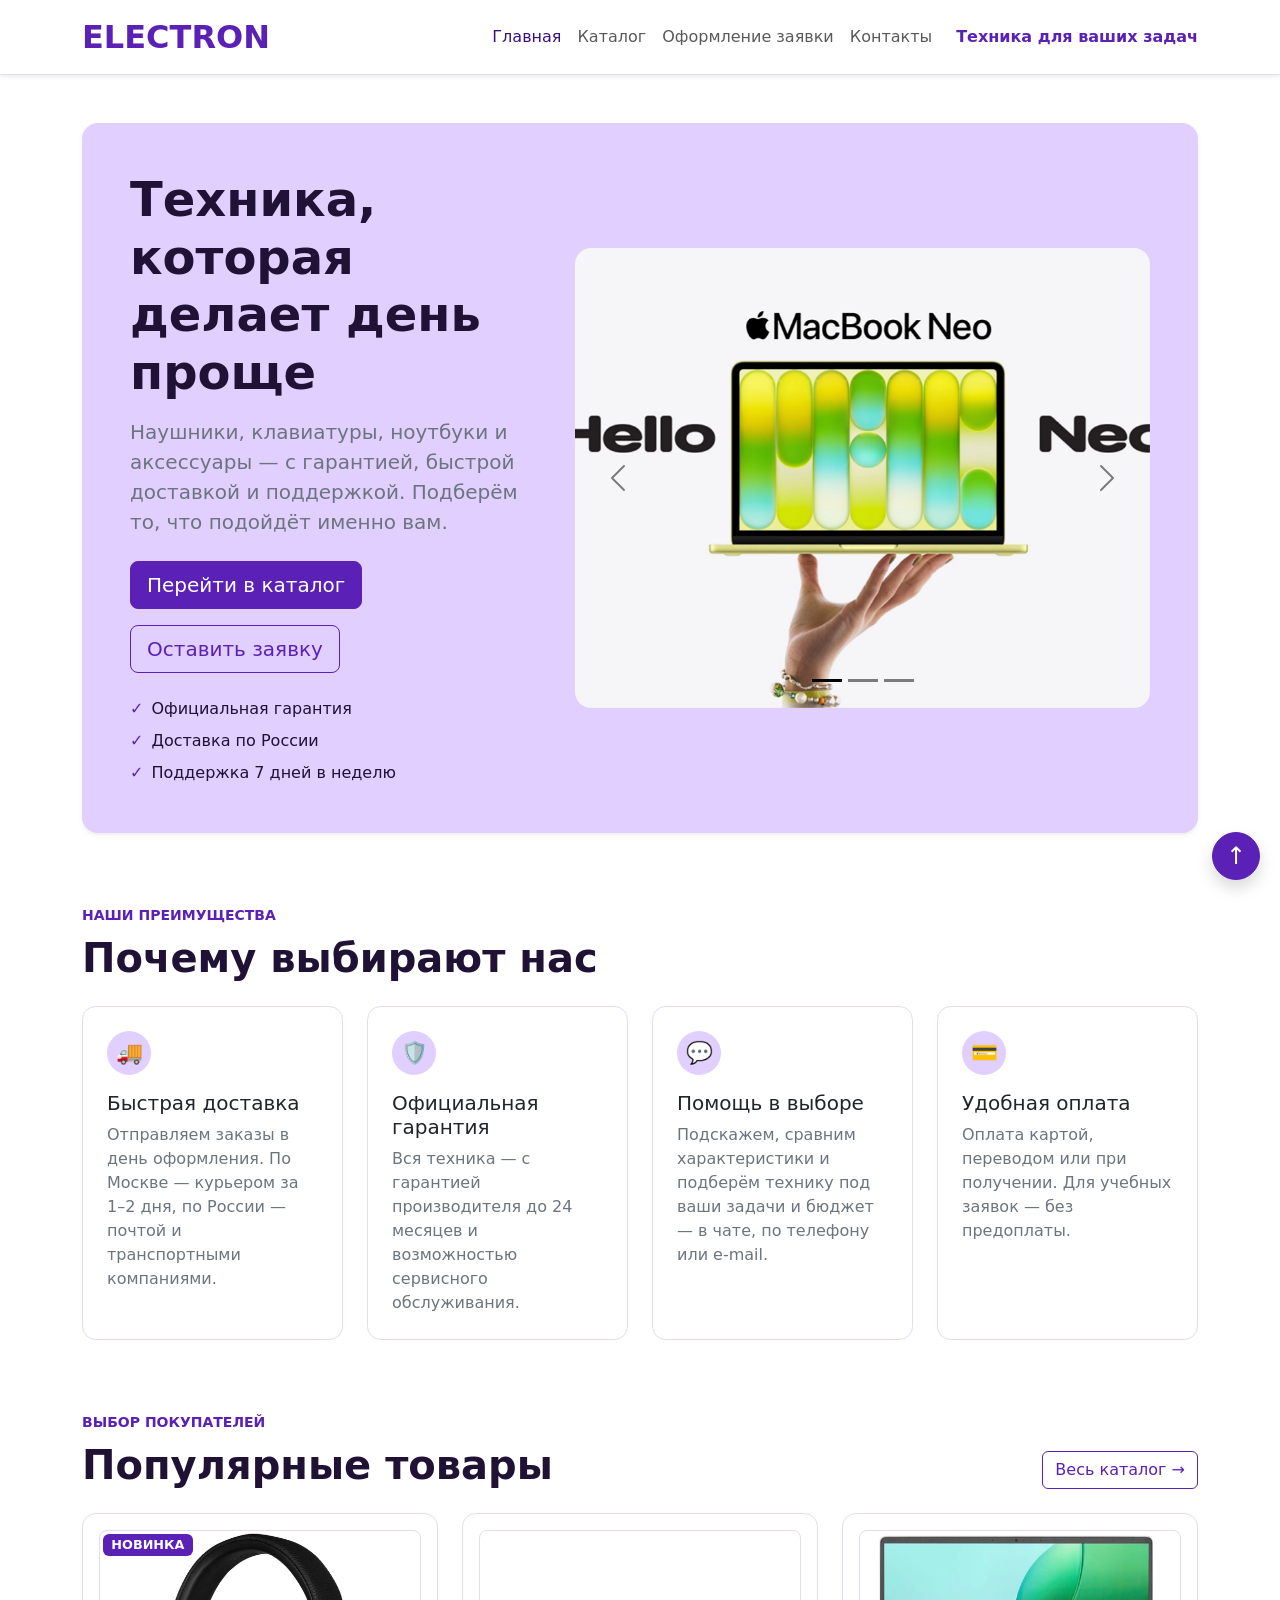
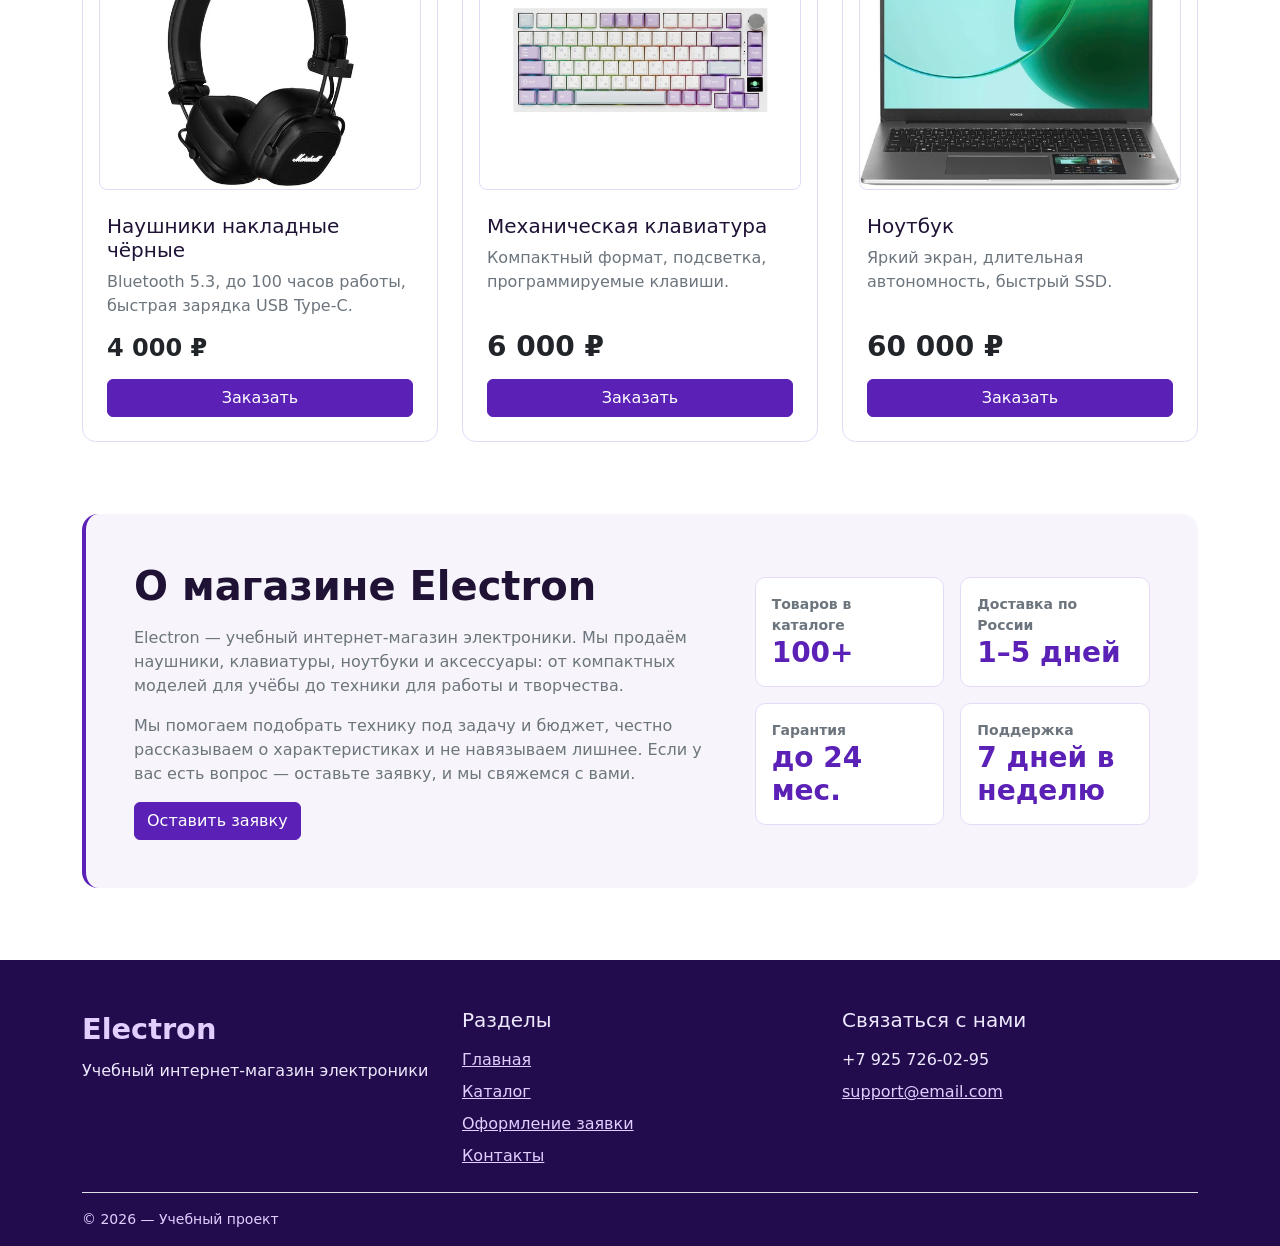
==== index.html @ b1b2988c "init" ====
<!doctype html>
<html lang="ru" data-bs-theme="light">
  <head>
    <meta charset="UTF-8" />
    <meta name="viewport" content="width=device-width, initial-scale=1" />
    <meta
      name="description"
      content="Electron — учебный интернет-магазин электроники: наушники, клавиатуры, ноутбуки и аксессуары."
    />
    <meta property="og:type" content="website" />
    <meta
      property="og:title"
      content="Electron — интернет-магазин электроники"
    />
    <meta
      property="og:description"
      content="Учебный frontend-проект интернет-магазина электроники."
    />
    <meta
      property="og:image"
      content="https://aer1s7.github.io/kr1-html-css-shop/images/preview.jpg"
    />
    <title>Electron — интернет-магазин электроники</title>
    <script src="vendor/bootstrap/js/bootstrap.bundle.min.js"></script>
    <link rel="stylesheet" href="vendor/bootstrap/css/bootstrap.min.css" />
    <link rel="stylesheet" href="css/custom.css" />
  </head>
  <body>
    <a id="top" class="visually-hidden-focusable" href="#main-content"
      >Перейти к содержимому</a
    >

    <nav
      class="navbar navbar-expand-lg sticky-top bg-white shadow-sm border-bottom"
    >
      <div class="container">
        <a class="navbar-brand fw-bold fs-2 brand-link" href="index.html"
          >ELECTRON</a
        >
        <button
          class="navbar-toggler"
          type="button"
          data-bs-toggle="collapse"
          data-bs-target="#mainNavbar"
          aria-controls="mainNavbar"
          aria-expanded="false"
          aria-label="Открыть меню"
        >
          <span class="navbar-toggler-icon"></span>
        </button>
        <div class="collapse navbar-collapse" id="mainNavbar">
          <ul class="navbar-nav ms-auto mb-2 mb-lg-0 align-items-lg-center">
            <li class="nav-item">
              <a class="nav-link active" aria-current="page" href="index.html"
                >Главная</a
              >
            </li>
            <li class="nav-item">
              <a class="nav-link" href="catalog.html">Каталог</a>
            </li>
            <li class="nav-item">
              <a class="nav-link" href="order.html">Оформление заявки</a>
            </li>
            <li class="nav-item">
              <a class="nav-link" href="contacts.html">Контакты</a>
            </li>
          </ul>
          <span class="navbar-text ms-lg-3 fw-semibold brand-text"
            >Техника для ваших задач</span
          >
        </div>
      </div>
    </nav>

    <main id="main-content">
      <!-- Hero -->

      <section class="container py-5">
        <div class="hero-panel rounded-4 shadow-sm p-4 p-lg-5">
          <div class="row align-items-center g-4 g-lg-5">
            <div class="col-12 col-lg-5">
              <h1 class="display-5 fw-bold mb-3">
                Техника, которая делает день проще
              </h1>
              <p class="lead text-secondary mb-4">
                Наушники, клавиатуры, ноутбуки и аксессуары — с гарантией,
                быстрой доставкой и поддержкой. Подберём то, что подойдёт именно
                вам.
              </p>
              <div class="d-flex flex-wrap gap-3 mb-4">
                <a class="btn btn-brand btn-lg" href="catalog.html"
                  >Перейти в каталог</a
                >
                <a class="btn btn-outline-brand btn-lg" href="order.html"
                  >Оставить заявку</a
                >
              </div>
              <ul class="list-unstyled d-flex flex-column gap-2 mb-0">
                <li>
                  <span class="text-brand fw-bold me-2">✓</span>Официальная
                  гарантия
                </li>
                <li>
                  <span class="text-brand fw-bold me-2">✓</span>Доставка по
                  России
                </li>
                <li>
                  <span class="text-brand fw-bold me-2">✓</span>Поддержка 7 дней
                  в неделю
                </li>
              </ul>
            </div>
            <div class="col-12 col-lg-7">
              <div
                id="heroCarousel"
                class="carousel slide"
                data-bs-ride="carousel"
                data-bs-theme="dark"
              >
                <div class="carousel-indicators">
                  <button
                    type="button"
                    data-bs-target="#heroCarousel"
                    data-bs-slide-to="0"
                    class="active"
                    aria-current="true"
                    aria-label="Слайд 1"
                  ></button>
                  <button
                    type="button"
                    data-bs-target="#heroCarousel"
                    data-bs-slide-to="1"
                    aria-label="Слайд 2"
                  ></button>
                  <button
                    type="button"
                    data-bs-target="#heroCarousel"
                    data-bs-slide-to="2"
                    aria-label="Слайд 3"
                  ></button>
                </div>
                <div class="carousel-inner rounded-4">
                  <div class="carousel-item active" data-bs-interval="5000">
                    <img
                      src="images/carousel.png"
                      class="d-block w-100 hero-carousel-image"
                      alt="Подборка современной электроники"
                    />
                  </div>
                  <div class="carousel-item" data-bs-interval="5000">
                    <img
                      src="images/carousel2.webp"
                      class="d-block w-100 hero-carousel-image"
                      alt="Электроника и аксессуары"
                    />
                  </div>
                  <div class="carousel-item">
                    <img
                      src="images/carousel3.jpg"
                      class="d-block w-100 hero-carousel-image"
                      alt="Техника для работы и отдыха"
                    />
                  </div>
                </div>
                <button
                  class="carousel-control-prev"
                  type="button"
                  data-bs-target="#heroCarousel"
                  data-bs-slide="prev"
                >
                  <span
                    class="carousel-control-prev-icon"
                    aria-hidden="true"
                  ></span
                  ><span class="visually-hidden">Предыдущий</span>
                </button>
                <button
                  class="carousel-control-next"
                  type="button"
                  data-bs-target="#heroCarousel"
                  data-bs-slide="next"
                >
                  <span
                    class="carousel-control-next-icon"
                    aria-hidden="true"
                  ></span
                  ><span class="visually-hidden">Следующий</span>
                </button>
              </div>
            </div>
          </div>
        </div>
      </section>

      <!-- Преимущества -->

      <section class="container py-4" id="advantages">
        <div
          class="d-flex flex-wrap justify-content-between align-items-end gap-2 mb-4"
        >
          <div>
            <p class="text-brand fw-semibold text-uppercase small mb-2">
              Наши преимущества
            </p>
            <h2 class="h1 fw-bold mb-0">Почему выбирают нас</h2>
          </div>
        </div>
        <div class="row row-cols-1 row-cols-sm-2 row-cols-xl-4 g-4">
          <div class="col">
            <article class="card h-100 feature-card">
              <div class="card-body p-4">
                <div class="feature-icon mb-3" aria-hidden="true">🚚</div>
                <h3 class="h5 card-title">Быстрая доставка</h3>
                <p class="card-text text-secondary mb-0">
                  Отправляем заказы в день оформления. По Москве — курьером за
                  1–2 дня, по России — почтой и транспортными компаниями.
                </p>
              </div>
            </article>
          </div>
          <div class="col">
            <article class="card h-100 feature-card">
              <div class="card-body p-4">
                <div class="feature-icon mb-3" aria-hidden="true">🛡️</div>
                <h3 class="h5 card-title">Официальная гарантия</h3>
                <p class="card-text text-secondary mb-0">
                  Вся техника — с гарантией производителя до 24 месяцев и
                  возможностью сервисного обслуживания.
                </p>
              </div>
            </article>
          </div>
          <div class="col">
            <article class="card h-100 feature-card">
              <div class="card-body p-4">
                <div class="feature-icon mb-3" aria-hidden="true">💬</div>
                <h3 class="h5 card-title">Помощь в выборе</h3>
                <p class="card-text text-secondary mb-0">
                  Подскажем, сравним характеристики и подберём технику под ваши
                  задачи и бюджет — в чате, по телефону или e-mail.
                </p>
              </div>
            </article>
          </div>
          <div class="col">
            <article class="card h-100 feature-card">
              <div class="card-body p-4">
                <div class="feature-icon mb-3" aria-hidden="true">💳</div>
                <h3 class="h5 card-title">Удобная оплата</h3>
                <p class="card-text text-secondary mb-0">
                  Оплата картой, переводом или при получении. Для учебных заявок
                  — без предоплаты.
                </p>
              </div>
            </article>
          </div>
        </div>
      </section>

      <!-- Популярные товары -->

      <section class="container py-5" id="popular">
        <div
          class="d-flex flex-wrap justify-content-between align-items-end gap-3 mb-4"
        >
          <div>
            <p class="text-brand fw-semibold text-uppercase small mb-2">
              Выбор покупателей
            </p>
            <h2 class="h1 fw-bold mb-0">Популярные товары</h2>
          </div>
          <a href="catalog.html" class="btn btn-outline-brand"
            >Весь каталог <span aria-hidden="true">→</span></a
          >
        </div>
        <div class="row row-cols-1 row-cols-sm-2 row-cols-lg-3 g-4">
          <div class="col">
            <article class="card product-card h-100">
              <span class="badge product-badge">Новинка</span
              ><a href="product.html" class="product-image-wrap"
                ><img
                  class="card-img-top product-image"
                  src="images/product-1.jpg"
                  alt="Наушники накладные чёрные"
              /></a>
              <div class="card-body d-flex flex-column p-4">
                <h3 class="h5 card-title">
                  <a href="product.html" class="product-title-link"
                    >Наушники накладные чёрные</a
                  >
                </h3>
                <p class="card-text text-secondary text-wrap">
                  Bluetooth 5.3, до 100 часов работы, быстрая зарядка USB
                  Type-C.
                </p>
                <p class="h4 fw-bold mt-auto mb-3">4 000 ₽</p>
                <button
                  class="btn btn-brand w-100"
                  type="button"
                  data-product="Наушники накладные чёрные"
                  data-bs-toggle="modal"
                  data-bs-target="#orderModal"
                >
                  Заказать
                </button>
              </div>
            </article>
          </div>
          <div class="col">
            <article class="card product-card h-100">
              <a href="product.html" class="product-image-wrap"
                ><img
                  class="card-img-top product-image"
                  src="images/product-2.jpg"
                  alt="Механическая клавиатура"
              /></a>
              <div class="card-body d-flex flex-column p-4">
                <h3 class="h5 card-title">
                  <a href="product.html" class="product-title-link"
                    >Механическая клавиатура</a
                  >
                </h3>
                <p class="card-text text-secondary">
                  Компактный формат, подсветка, программируемые клавиши.
                </p>
                <p class="h3 fw-bold mt-auto mb-3">6 000 ₽</p>
                <button
                  class="btn btn-brand w-100"
                  type="button"
                  data-product="Механическая клавиатура"
                  data-bs-toggle="modal"
                  data-bs-target="#orderModal"
                >
                  Заказать
                </button>
              </div>
            </article>
          </div>
          <div class="col">
            <article class="card product-card h-100">
              <a href="product.html" class="product-image-wrap"
                ><img
                  class="card-img-top product-image"
                  src="images/product-3.jpg"
                  alt="Ноутбук"
              /></a>
              <div class="card-body d-flex flex-column p-4">
                <h3 class="h5 card-title">
                  <a href="product.html" class="product-title-link">Ноутбук</a>
                </h3>
                <p class="card-text text-secondary">
                  Яркий экран, длительная автономность, быстрый SSD.
                </p>
                <p class="h3 fw-bold mt-auto mb-3">60 000 ₽</p>
                <button
                  class="btn btn-brand w-100"
                  type="button"
                  data-product="Ноутбук"
                  data-bs-toggle="modal"
                  data-bs-target="#orderModal"
                >
                  Заказать
                </button>
              </div>
            </article>
          </div>
        </div>
      </section>

      <!-- О магазине -->

      <section class="container py-4 mb-5" aria-labelledby="about-shop-title">
        <div class="about-panel rounded-4 p-4 p-lg-5">
          <div class="row g-4 g-lg-5 align-items-center">
            <div class="col-12 col-lg-7">
              <h2 class="h1 fw-bold mb-3" id="about-shop-title">
                О магазине Electron
              </h2>
              <p class="text-secondary">
                Electron — учебный интернет-магазин электроники. Мы продаём
                наушники, клавиатуры, ноутбуки и аксессуары: от компактных
                моделей для учёбы до техники для работы и творчества.
              </p>
              <p class="text-secondary">
                Мы помогаем подобрать технику под задачу и бюджет, честно
                рассказываем о характеристиках и не навязываем лишнее. Если у
                вас есть вопрос — оставьте заявку, и мы свяжемся с вами.
              </p>
              <a class="btn btn-brand" href="order.html">Оставить заявку</a>
            </div>
            <div class="col-12 col-lg-5">
              <dl class="row g-3 mb-0">
                <div class="col-6">
                  <div class="fact-card h-100">
                    <dt class="small text-secondary">Товаров в каталоге</dt>
                    <dd class="h3 fw-bold text-brand mb-0">100+</dd>
                  </div>
                </div>
                <div class="col-6">
                  <div class="fact-card h-100">
                    <dt class="small text-secondary">Доставка по России</dt>
                    <dd class="h3 fw-bold text-brand mb-0">1–5 дней</dd>
                  </div>
                </div>
                <div class="col-6">
                  <div class="fact-card h-100">
                    <dt class="small text-secondary">Гарантия</dt>
                    <dd class="h3 fw-bold text-brand mb-0">до 24 мес.</dd>
                  </div>
                </div>
                <div class="col-6">
                  <div class="fact-card h-100">
                    <dt class="small text-secondary">Поддержка</dt>
                    <dd class="h3 fw-bold text-brand mb-0">7 дней в неделю</dd>
                  </div>
                </div>
              </dl>
            </div>
          </div>
        </div>
      </section>
    </main>

    <!-- Футер -->

    <footer id="site-footer" class="site-footer pt-5 pb-3">
      <div class="container">
        <div class="row g-4 pb-4">
          <div class="col-12 col-md-4">
            <a href="index.html" class="footer-logo text-decoration-none"
              >Electron</a
            >
            <p class="mt-2 mb-0">Учебный интернет-магазин электроники</p>
          </div>
          <div class="col-6 col-md-4">
            <h2 class="h5 mb-3">Разделы</h2>
            <ul class="list-unstyled d-grid gap-2 mb-0">
              <li><a href="index.html">Главная</a></li>
              <li><a href="catalog.html">Каталог</a></li>
              <li><a href="order.html">Оформление заявки</a></li>
              <li><a href="contacts.html">Контакты</a></li>
            </ul>
          </div>
          <div class="col-6 col-md-4">
            <h2 class="h5 mb-3">Связаться с нами</h2>
            <p class="mb-2">+7 925 726-02-95</p>
            <p class="mb-0">
              <a href="mailto:support@email.com">support@email.com</a>
            </p>
          </div>
        </div>
        <div class="border-top footer-bottom pt-3">
          <p class="small mb-0">&copy; 2026 — Учебный проект</p>
        </div>
      </div>
    </footer>

    <div
      class="modal fade"
      id="orderModal"
      tabindex="-1"
      aria-labelledby="orderModalLabel"
      aria-hidden="true"
    >
      <div class="modal-dialog modal-dialog-centered">
        <div class="modal-content">
          <div class="modal-header">
            <h2 class="modal-title fs-5" id="orderModalLabel">
              Оформление заявки
            </h2>
            <button
              type="button"
              class="btn-close"
              data-bs-dismiss="modal"
              aria-label="Закрыть"
            ></button>
          </div>
          <form
            class="needs-validation"
            id="order-form"
            action="#"
            method="post"
            novalidate
          >
            <div class="modal-body">
              <input type="hidden" id="selected-product" name="product" />
              <div class="mb-3">
                <label class="form-label" for="order-name">Имя</label
                ><input
                  class="form-control"
                  id="order-name"
                  name="name"
                  type="text"
                  placeholder="Введите ваше имя"
                  autocomplete="given-name"
                  required
                />
                <div class="invalid-feedback">Укажите имя.</div>
              </div>
              <div class="mb-3">
                <label class="form-label" for="order-email">E-mail</label
                ><input
                  class="form-control"
                  id="order-email"
                  name="email"
                  type="email"
                  placeholder="example@mail.ru"
                  autocomplete="email"
                  required
                />
                <div class="invalid-feedback">Укажите корректный e-mail.</div>
              </div>
              <div class="mb-3">
                <label class="form-label" for="order-phone">Телефон</label
                ><input
                  class="form-control"
                  id="order-phone"
                  name="phone"
                  type="tel"
                  inputmode="tel"
                  placeholder="+7 (900) 000-00-00"
                  pattern="^\\+7 \\(\\d{3}\\) \\d{3}-\\d{2}-\\d{2}$"
                  required
                />
                <div class="invalid-feedback">
                  Введите телефон в формате +7 (900) 000-00-00.
                </div>
              </div>
              <div class="mb-3">
                <label class="form-label" for="order-topic">Тема</label
                ><select
                  class="form-select"
                  id="order-topic"
                  name="topic"
                  required
                >
                  <option value="">Выберите тему</option>
                  <option value="product">Заказ товара</option>
                  <option value="consultation">Консультация</option>
                  <option value="delivery">Доставка</option>
                </select>
                <div class="invalid-feedback">Выберите тему обращения.</div>
              </div>
              <div class="mb-3">
                <label class="form-label" for="order-comment">Комментарий</label
                ><textarea
                  class="form-control"
                  id="order-comment"
                  name="comment"
                  rows="4"
                  placeholder="Укажите дополнительную информацию"
                  required
                ></textarea>
                <div class="invalid-feedback">Добавьте комментарий.</div>
              </div>
              <div class="form-check">
                <input
                  class="form-check-input"
                  id="order-agreement"
                  name="agreement"
                  type="checkbox"
                  required
                /><label class="form-check-label" for="order-agreement"
                  >Я согласен на обработку данных</label
                >
                <div class="invalid-feedback">
                  Необходимо согласие на обработку данных.
                </div>
              </div>
            </div>
            <div class="modal-footer">
              <button
                class="btn btn-outline-secondary"
                type="button"
                data-bs-dismiss="modal"
              >
                Закрыть</button
              ><button class="btn btn-brand" type="submit">
                Отправить заявку
              </button>
            </div>
          </form>
        </div>
      </div>
    </div>

    <div class="toast-container position-fixed bottom-0 end-0 p-3">
      <div
        id="successToast"
        class="toast align-items-center text-bg-success border-0"
        role="status"
        aria-live="polite"
        aria-atomic="true"
      >
        <div class="d-flex">
          <div class="toast-body">Форма успешно отправлена!</div>
          <button
            type="button"
            class="btn-close btn-close-white me-2 m-auto"
            data-bs-dismiss="toast"
            aria-label="Закрыть"
          ></button>
        </div>
      </div>
    </div>

    <a
      href="#top"
      class="scroll-top btn btn-brand rounded-circle shadow"
      aria-label="Наверх"
      title="Наверх"
      >↑</a
    >
    <script>
      (() => {
        const form = document.getElementById("order-form");
        const productInput = document.getElementById("selected-product");
        const modal = document.getElementById("orderModal");
        document.querySelectorAll("[data-product]").forEach((button) => {
          button.addEventListener("click", () => {
            productInput.value = button.dataset.product || "";
          });
        });
        form.addEventListener("submit", (event) => {
          event.preventDefault();
          if (!form.checkValidity()) {
            event.stopPropagation();
            form.classList.add("was-validated");
            return;
          }
          bootstrap.Modal.getOrCreateInstance(modal).hide();
          bootstrap.Toast.getOrCreateInstance(
            document.getElementById("successToast"),
          ).show();
          form.reset();
          form.classList.remove("was-validated");
        });
      })();
    </script>
  </body>
</html>
---- css/custom.css ----
:root {
  --shop-primary: #5b21b6;
  --shop-primary-dark: #3b0f80;
  --shop-text: #1f1235;
  --shop-border: #e4daf7;
  --shop-surface: #f7f5fb;
  --shop-accent: #e0cfff;
  --bs-primary: var(--shop-primary);
  --bs-link-color: var(--shop-primary);
  --bs-link-hover-color: var(--shop-primary-dark);
}

main {
  min-height: calc(100vh - 320px);
}

body {
  color: var(--shop-text);
}
.brand-link,
.brand-text,
.text-brand {
  color: var(--shop-primary);
}

.brand-link:hover {
  color: var(--shop-primary-dark);
}

.navbar .nav-link {
  border-radius: 0.5rem;
  --bs-navbar-active-color: var(--shop-primary-dark);
}

.navbar .nav-link:hover,
.navbar .nav-link:focus-visible {
  color: var(--shop-primary);
  background: var(--shop-surface);
}

.breadcrumb {
  --bs-breadcrumb-divider: ">";
  --bs-breadcrumb-font-size: 18px;
}

.breadcrumb a {
  color: var(--shop-primary);
  text-decoration: none;
  font-weight: 400;
}

.btn-brand {
  --bs-btn-color: #fff;
  --bs-btn-bg: var(--shop-primary);
  --bs-btn-border-color: var(--shop-primary);
  --bs-btn-hover-color: #fff;
  --bs-btn-hover-bg: var(--shop-primary-dark);
  --bs-btn-hover-border-color: var(--shop-primary-dark);
  --bs-btn-focus-shadow-rgb: 91, 33, 182;
  --bs-btn-active-bg: var(--shop-primary-dark);
  --bs-btn-active-border-color: var(--shop-primary-dark);
}
.btn-outline-brand {
  --bs-btn-color: var(--shop-primary);
  --bs-btn-border-color: var(--shop-primary);
  --bs-btn-hover-color: #fff;
  --bs-btn-hover-bg: var(--shop-primary);
  --bs-btn-hover-border-color: var(--shop-primary);
  --bs-btn-focus-shadow-rgb: 91, 33, 182;
}

.sidebar {
  background: #fff;
  position: sticky;
  top: 90px;
}

.sidebar .accordion-button {
  padding: 14px 0;
  font-weight: 600;
  background: #fff;
  color: #212529;
  box-shadow: none;
}

.sidebar .accordion-button:not(.collapsed) {
  color: #212529;
}

.sidebar .accordion-body {
  padding: 8px 0 16px;
}

.sidebar .form-check-input:checked {
  background-color: #6f42c1;
  border-color: #6f42c1;
}

.hero-panel {
  background: var(--shop-accent);
}
.hero-badge {
  background: #fff;
  color: var(--shop-primary-dark);
}
.hero-carousel-image {
  width: 100%;
  height: clamp(260px, 38vw, 460px);
  object-fit: cover;
}
.feature-card,
.product-card {
  border: 1px solid var(--shop-border);
  border-radius: 0.85rem;
  transition:
    transform 0.2s ease,
    border-color 0.2s ease,
    box-shadow 0.2s ease;
}
.feature-card:hover,
.product-card:hover {
  border-color: var(--shop-primary);
  transform: translateY(-3px);
  box-shadow: 0 0.75rem 1.5rem rgba(109, 40, 217, 0.12);
}
.feature-icon {
  display: inline-flex;
  width: 2.75rem;
  height: 2.75rem;
  align-items: center;
  justify-content: center;
  border-radius: 50%;
  background: var(--shop-accent);
  font-size: 1.35rem;
}
.product-image-wrap {
  display: block;
  padding: 1rem 1rem 0;
}
.product-image {
  width: 100%;
  height: 260px;
  object-fit: contain;
  border: 1px solid var(--shop-border);
  border-radius: 0.5rem;
}
.product-badge {
  position: absolute;
  text-transform: uppercase;
  top: 1.25rem;
  left: 1.25rem;
  z-index: 1;
  background: var(--shop-primary);
  font-size: 0.8rem;
}
.product-title-link {
  color: var(--shop-text);
  text-decoration: none;
}
.product-title-link:hover {
  color: var(--shop-primary);
}
.about-panel {
  background: var(--shop-surface);
  border-left: 4px solid var(--shop-primary);
}
.fact-card {
  padding: 1rem;
  background: #fff;
  border: 1px solid var(--shop-border);
  border-radius: 0.65rem;
}

.order-steps {
  list-style: none;
}

.order-step {
  display: inline-flex;
  justify-content: center;
  align-items: center;
  width: 48px;
  height: 48px;
  background-color: var(--shop-primary);
  color: white;
  font-size: 24px;
  border-radius: 50%;
}

.site-footer {
  color: #ede9fe;
  background: #230c4d;
}
.site-footer a {
  color: var(--shop-accent);
}
.site-footer a:hover {
  color: #fff;
}
.footer-logo {
  display: inline-block;
  color: var(--shop-accent);
  font-size: 1.8rem;
  font-weight: 700;
}
.footer-bottom {
  border-color: rgba(224, 207, 255, 0.25);
  color: var(--shop-accent);
}
.scroll-top {
  position: fixed;
  right: 1.25rem;
  bottom: 1.25rem;
  z-index: 1030;
  display: inline-flex;
  align-items: center;
  justify-content: center;
  width: 3rem;
  height: 3rem;
  font-size: 1.5rem;
  text-decoration: none;
}
.form-control:focus,
.form-select:focus,
.form-check-input:focus {
  border-color: #a78bfa;
  box-shadow: 0 0 0 0.25rem rgba(91, 33, 182, 0.2);
}
.form-check-input:checked {
  background-color: var(--shop-primary);
  border-color: var(--shop-primary);
}




    
  
}
.site-footer a {
  color: var(--shop-accent);
}
.site-footer a:hover {
  color: #fff;
}
.footer-logo {
  display: inline-block;
  color: var(--shop-accent);
  font-size: 1.8rem;
  font-weight: 700;
}
.footer-bottom {
  border-color: rgba(224, 207, 255, 0.25);
  color: var(--shop-accent);
}
.scroll-top {
  position: fixed;
  right: 1.25rem;
  bottom: 1.25rem;
  z-index: 1030;
  display: inline-flex;
  align-items: center;
  justify-content: center;
  width: 3rem;
  height: 3rem;
  font-size: 1.5rem;
  text-decoration: none;
}
.form-control:focus,
.form-select:focus,
.form-check-input:focus {
  border-color: #a78bfa;
  box-shadow: 0 0 0 0.25rem rgba(91, 33, 182, 0.2);
}
.form-check-input:checked {
  background-color: var(--shop-primary);
  border-color: var(--shop-primary);
}

.product-detail-image {
  position: relative;
  border-color: var(--shop-border) !important;
  background: #fff;
}
.product-detail-photo {
  height: clamp(300px, 42vw, 520px);
  object-fit: contain;
}
.product-detail-benefits {
  background: var(--shop-surface);
  border: 1px solid var(--shop-border);
}
.product-info-card,
.contact-card,
.contact-form-card {
  border: 1px solid var(--shop-border);
  border-radius: 0.85rem;
}
.product-spec-list dt,
.product-spec-list dd {
  padding-top: 0.65rem;
  padding-bottom: 0.65rem;
  border-bottom: 1px solid var(--shop-border);
}
.product-spec-list dt:last-of-type,
.product-spec-list dd:last-of-type {
  border-bottom: 0;
}
.product-spec-list dt {
  color: var(--shop-text);
  font-weight: 600;
}
.product-spec-list dd {
  text-align: end;
  color: #625873;
  margin-bottom: 0;
}
.contact-intro {
  background: var(--shop-surface);
  border-left: 4px solid var(--shop-primary);
}
.contact-card {
  transition: transform 0.2s ease, border-color 0.2s ease, box-shadow 0.2s ease;
}
.contact-card:hover {
  transform: translateY(-3px);
  border-color: var(--shop-primary);
  box-shadow: 0 0.75rem 1.5rem rgba(109, 40, 217, 0.12);
}
.contact-value {
  color: var(--shop-primary);
  font-size: 1.1rem;
  font-weight: 700;
  overflow-wrap: anywhere;
  text-decoration: none;
}
.contact-value:hover {
  color: var(--shop-primary-dark);
  text-decoration: underline;
}
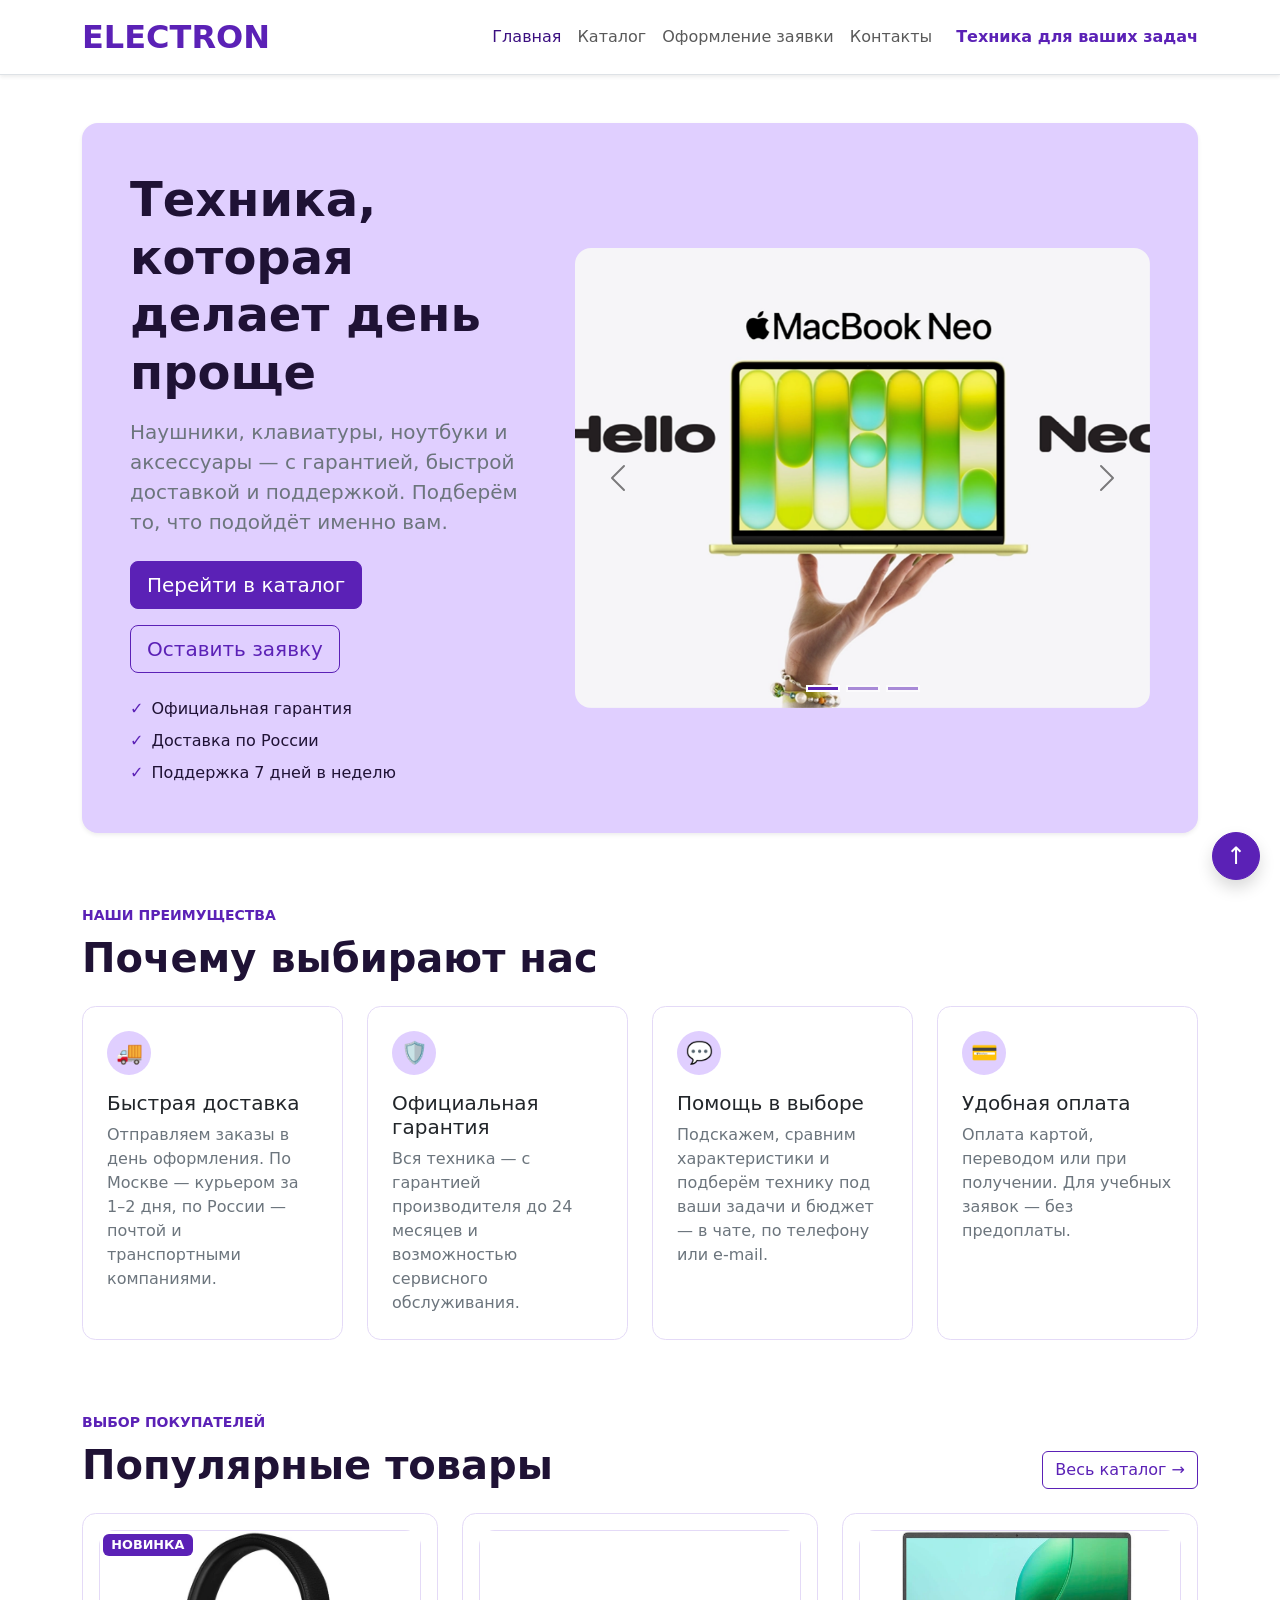
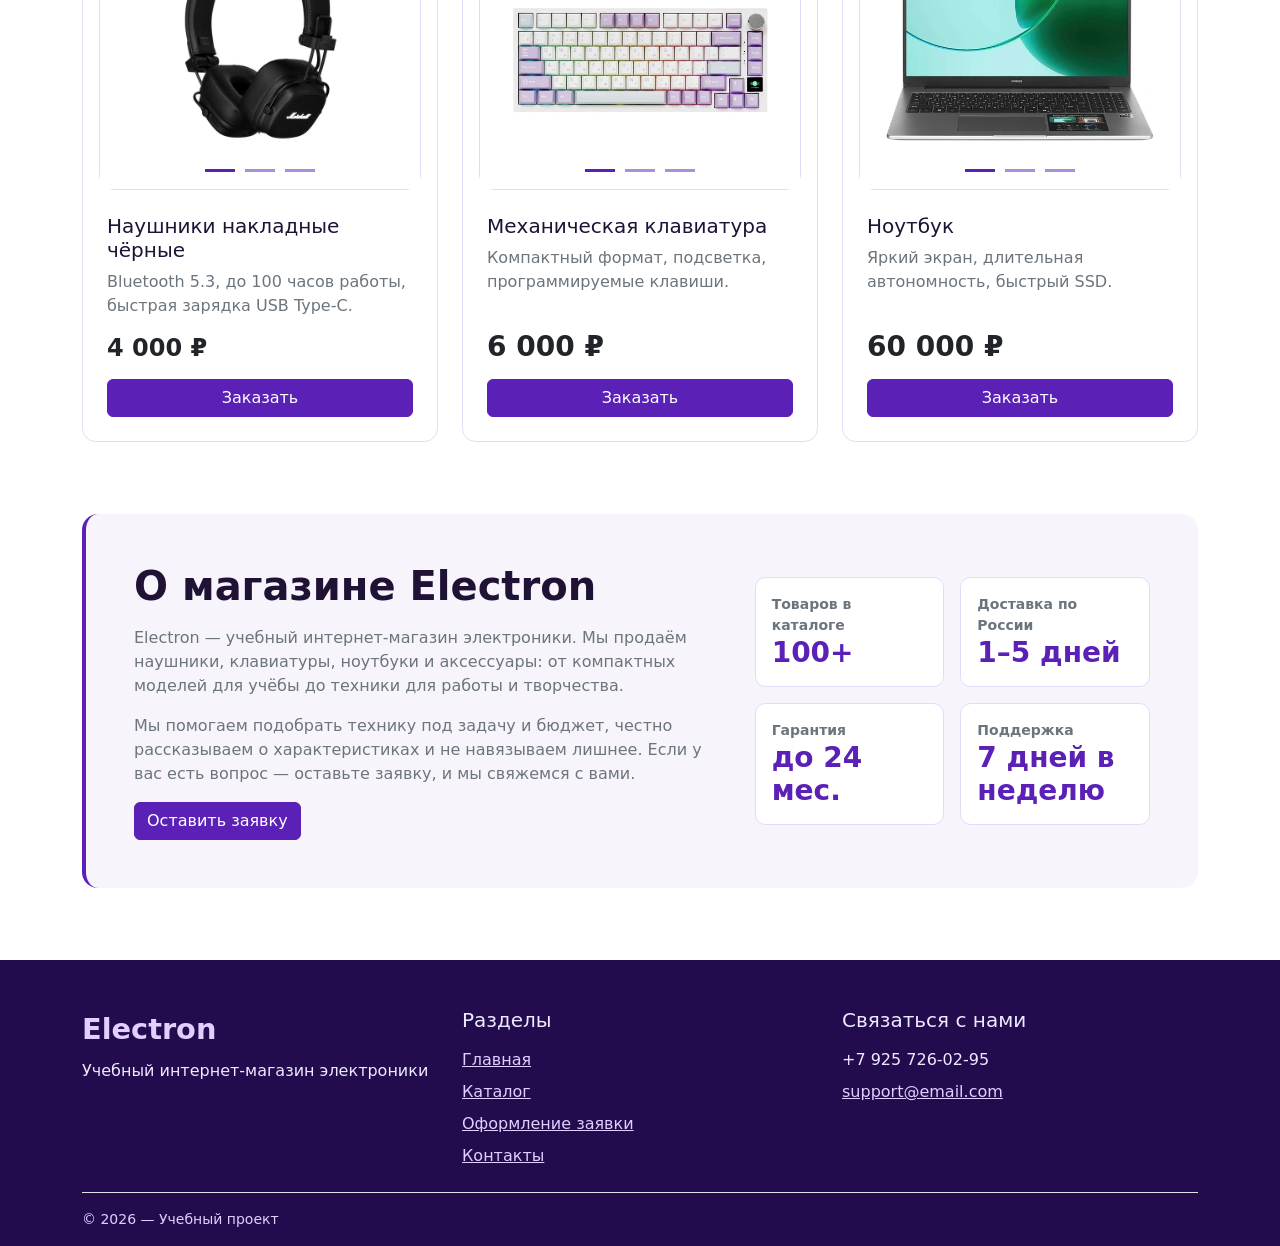
==== commit f5f1b4cc: "add productCarousels and form alerts" ====
--- a/index.html
+++ b/index.html
@@ -276,13 +276,57 @@
         <div class="row row-cols-1 row-cols-sm-2 row-cols-lg-3 g-4">
           <div class="col">
             <article class="card product-card h-100">
-              <span class="badge product-badge">Новинка</span
-              ><a href="product.html" class="product-image-wrap"
-                ><img
-                  class="card-img-top product-image"
-                  src="images/product-1.jpg"
-                  alt="Наушники накладные чёрные"
-              /></a>
+              <span class="badge product-badge">Новинка</span>
+              <a href="product.html" class="product-image-wrap">
+                <div
+                  id="productCarousel"
+                  class="carousel slide"
+                  data-bs-ride="carousel"
+                  data-bs-theme="dark"
+                >
+                  <div class="carousel-indicators">
+                    <button
+                      type="button"
+                      data-bs-target="#productCarousel"
+                      data-bs-slide-to="0"
+                      class="active"
+                      aria-current="true"
+                      aria-label="Слайд 1"
+                    ></button>
+                    <button
+                      type="button"
+                      data-bs-target="#productCarousel"
+                      data-bs-slide-to="1"
+                      aria-label="Слайд 2"
+                    ></button>
+                    <button
+                      type="button"
+                      data-bs-target="#productCarousel"
+                      data-bs-slide-to="2"
+                      aria-label="Слайд 3"
+                    ></button>
+                  </div>
+                  <div class="carousel-inner rounded-4">
+                    <div class="carousel-item active" data-bs-interval="5000">
+                      <img
+                        class="d-block w-100 pb-5 card-img-top product-image carousel-image"
+                        src="images/product-1.jpg"
+                      />
+                    </div>
+                    <div class="carousel-item" data-bs-interval="5000">
+                      <img
+                        src="images/product-1-2.webp"
+                        class="d-block w-100 card-img-top product-image carousel-image"
+                      />
+                    </div>
+                    <div class="carousel-item" data-bs-interval="5000">
+                      <img
+                        src="images/product-1-3.webp"
+                        class="d-block w-100 pb-3 card-img-top product-image carousel-image"
+                      />
+                    </div>
+                  </div></div
+              ></a>
               <div class="card-body d-flex flex-column p-4">
                 <h3 class="h5 card-title">
                   <a href="product.html" class="product-title-link"
@@ -308,12 +352,56 @@
           </div>
           <div class="col">
             <article class="card product-card h-100">
-              <a href="product.html" class="product-image-wrap"
-                ><img
-                  class="card-img-top product-image"
-                  src="images/product-2.jpg"
-                  alt="Механическая клавиатура"
-              /></a>
+              <a href="product.html" class="product-image-wrap">
+                <div
+                  id="productCarousel2"
+                  class="carousel slide"
+                  data-bs-ride="carousel"
+                  data-bs-theme="dark"
+                >
+                  <div class="carousel-indicators">
+                    <button
+                      type="button"
+                      data-bs-target="#productCarousel2"
+                      data-bs-slide-to="0"
+                      class="active"
+                      aria-current="true"
+                      aria-label="Слайд 1"
+                    ></button>
+                    <button
+                      type="button"
+                      data-bs-target="#productCarousel2"
+                      data-bs-slide-to="1"
+                      aria-label="Слайд 2"
+                    ></button>
+                    <button
+                      type="button"
+                      data-bs-target="#productCarousel2"
+                      data-bs-slide-to="2"
+                      aria-label="Слайд 3"
+                    ></button>
+                  </div>
+                  <div class="carousel-inner rounded-4">
+                    <div class="carousel-item active" data-bs-interval="5000">
+                      <img
+                        class="d-block w-100 card-img-top product-image carousel-image"
+                        src="images/product-2.jpg"
+                      />
+                    </div>
+                    <div class="carousel-item" data-bs-interval="5000">
+                      <img
+                        src="images/product-2-2.webp"
+                        class="d-block w-100 card-img-top product-image carousel-image"
+                      />
+                    </div>
+                    <div class="carousel-item" data-bs-interval="5000">
+                      <img
+                        src="images/product-2-3.webp"
+                        class="d-block w-100 card-img-top product-image carousel-image"
+                      />
+                    </div>
+                  </div></div
+              ></a>
               <div class="card-body d-flex flex-column p-4">
                 <h3 class="h5 card-title">
                   <a href="product.html" class="product-title-link"
@@ -338,12 +426,56 @@
           </div>
           <div class="col">
             <article class="card product-card h-100">
-              <a href="product.html" class="product-image-wrap"
-                ><img
-                  class="card-img-top product-image"
-                  src="images/product-3.jpg"
-                  alt="Ноутбук"
-              /></a>
+              <a href="product.html" class="product-image-wrap">
+                <div
+                  id="productCarousel3"
+                  class="carousel slide"
+                  data-bs-ride="carousel"
+                  data-bs-theme="dark"
+                >
+                  <div class="carousel-indicators">
+                    <button
+                      type="button"
+                      data-bs-target="#productCarousel3"
+                      data-bs-slide-to="0"
+                      class="active"
+                      aria-current="true"
+                      aria-label="Слайд 1"
+                    ></button>
+                    <button
+                      type="button"
+                      data-bs-target="#productCarousel3"
+                      data-bs-slide-to="1"
+                      aria-label="Слайд 2"
+                    ></button>
+                    <button
+                      type="button"
+                      data-bs-target="#productCarousel3"
+                      data-bs-slide-to="2"
+                      aria-label="Слайд 3"
+                    ></button>
+                  </div>
+                  <div class="carousel-inner rounded-4">
+                    <div class="carousel-item active" data-bs-interval="5000">
+                      <img
+                        class="d-block w-100 pb-5 card-img-top product-image carousel-image"
+                        src="images/product-3.jpg"
+                      />
+                    </div>
+                    <div class="carousel-item" data-bs-interval="5000">
+                      <img
+                        src="images/product-3-2.webp"
+                        class="d-block w-100 card-img-top product-image carousel-image"
+                      />
+                    </div>
+                    <div class="carousel-item" data-bs-interval="5000">
+                      <img
+                        src="images/product-3-3.webp"
+                        class="d-block w-100 card-img-top product-image carousel-image"
+                      />
+                    </div>
+                  </div></div
+              ></a>
               <div class="card-body d-flex flex-column p-4">
                 <h3 class="h5 card-title">
                   <a href="product.html" class="product-title-link">Ноутбук</a>
--- a/css/custom.css
+++ b/css/custom.css
@@ -231,12 +231,11 @@
   border-color: var(--shop-primary);
 }
 
-
-
-
-    
-  
-}
+.carousel-indicators [data-bs-target] {
+  --bs-carousel-indicator-active-bg: var(--shop-primary);
+  border: 2px solid #fff;
+}
+
 .site-footer a {
   color: var(--shop-accent);
 }
@@ -320,7 +319,10 @@
   border-left: 4px solid var(--shop-primary);
 }
 .contact-card {
-  transition: transform 0.2s ease, border-color 0.2s ease, box-shadow 0.2s ease;
+  transition:
+    transform 0.2s ease,
+    border-color 0.2s ease,
+    box-shadow 0.2s ease;
 }
 .contact-card:hover {
   transform: translateY(-3px);
@@ -338,4 +340,3 @@
   color: var(--shop-primary-dark);
   text-decoration: underline;
 }
-
